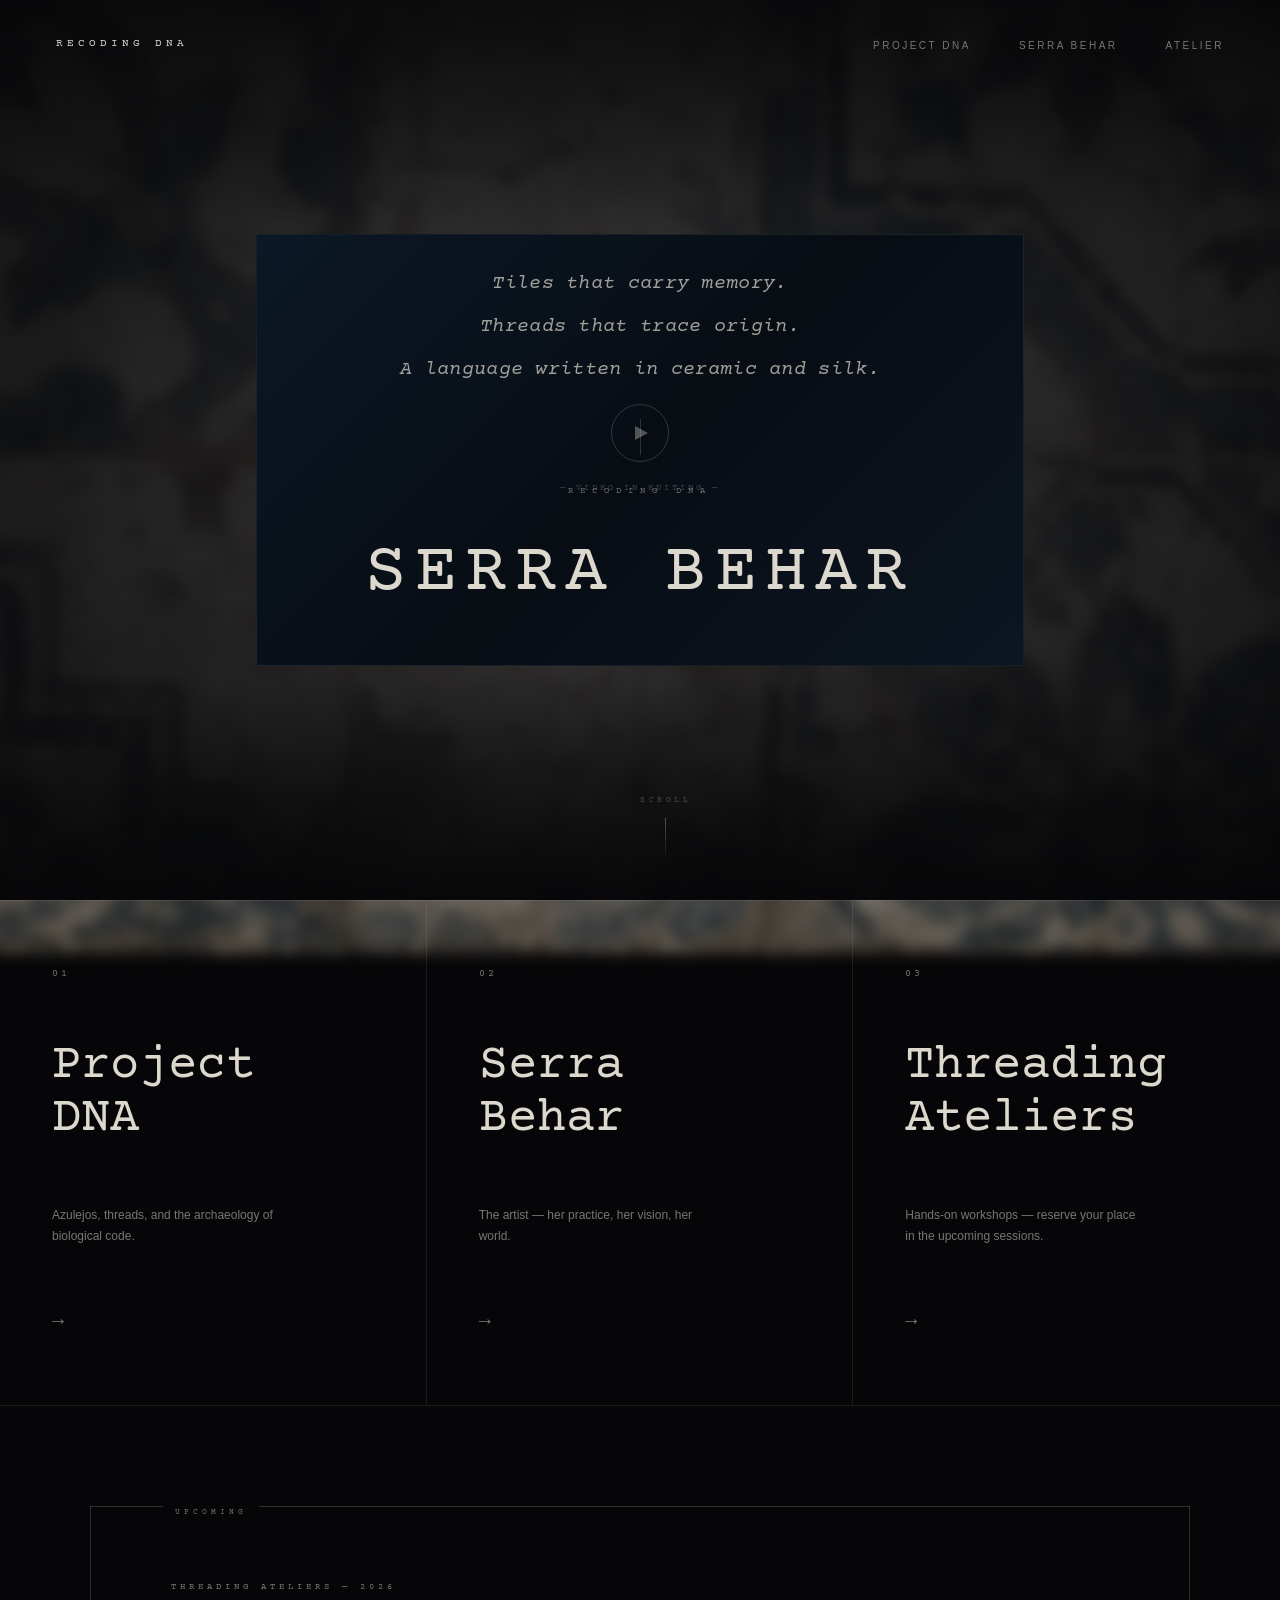
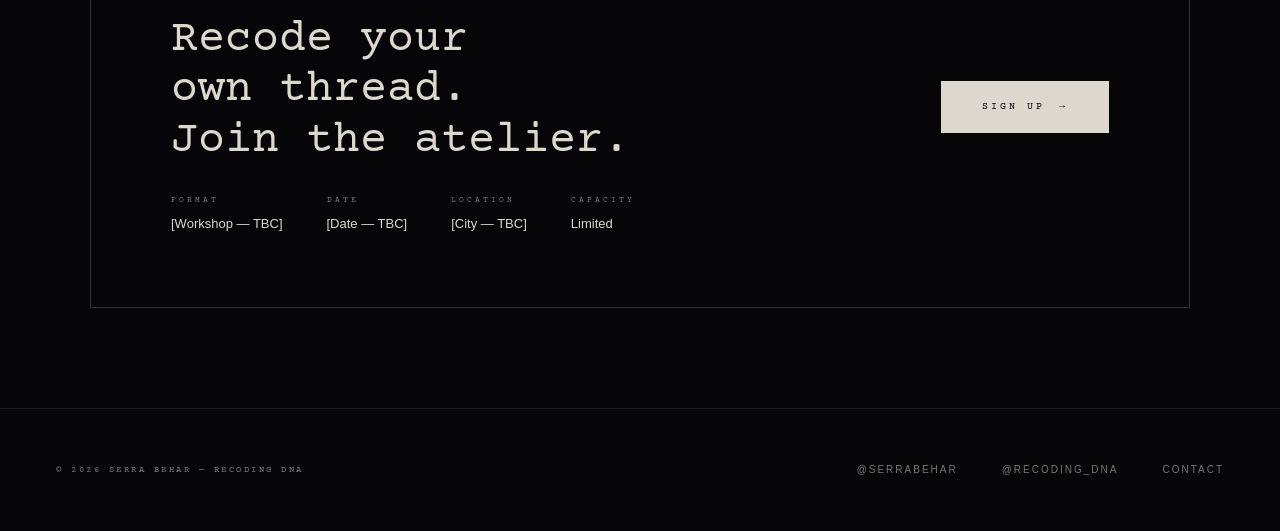
==== recodingdna/index.html @ 233a12ec "Add files via upload" ====
<!DOCTYPE html>
<html lang="en">
<head>
  <meta charset="UTF-8">
  <meta name="viewport" content="width=device-width, initial-scale=1.0">
  <title>Recoding DNA — Serra Behar</title>
  <link rel="stylesheet" href="style.css">
  <style>
    /* ── HERO ── */
    #hero {
      height: 100vh;
      display: flex;
      align-items: center;
      justify-content: center;
      position: relative;
      overflow: hidden;
    }
    #hero::before {
      content: '';
      position: absolute;
      inset: 0;
      background:
        radial-gradient(ellipse at center, rgba(6,6,8,0.35) 0%, rgba(6,6,8,0.82) 100%),
        linear-gradient(to bottom, rgba(6,6,8,0.7) 0%, transparent 25%, transparent 75%, rgba(6,6,8,0.9) 100%);
      z-index: 0;
      pointer-events: none;
    }

    /* Video placeholder */
    .hero-video {
      position: absolute;
      top: 50%;
      left: 50%;
      transform: translate(-50%, -50%);
      width: 60vw;
      max-width: 920px;
      z-index: 0;
    }
    .hero-video-inner {
      width: 100%;
      aspect-ratio: 16/9;
      background: linear-gradient(135deg, #0b1825 0%, #080d14 50%, #0c1520 100%);
      border: 1px solid rgba(221,216,206,0.07);
      display: flex;
      flex-direction: column;
      align-items: center;
      justify-content: center;
      gap: 18px;
    }
    .play-ring {
      width: 58px;
      height: 58px;
      border: 1px solid rgba(221,216,206,0.2);
      border-radius: 50%;
      display: flex;
      align-items: center;
      justify-content: center;
    }
    .play-ring::after {
      content: '';
      width: 0; height: 0;
      border-style: solid;
      border-width: 7px 0 7px 13px;
      border-color: transparent transparent transparent rgba(221,216,206,0.35);
      margin-left: 3px;
    }
    .video-note {
      font-family: 'Courier Prime', monospace;
      font-size: 9px;
      letter-spacing: 3px;
      text-transform: uppercase;
      color: rgba(221,216,206,0.25);
    }

    /* Flowing text */
    .hero-text {
      position: relative;
      z-index: 1;
      text-align: center;
      pointer-events: none;
      display: flex;
      flex-direction: column;
      align-items: center;
    }
    .fl {
      display: block;
      font-family: 'Courier Prime', monospace;
      font-style: italic;
      font-size: clamp(15px, 1.6vw, 22px);
      font-weight: 400;
      color: rgba(221,216,206,0.72);
      letter-spacing: 0.3px;
      line-height: 2.1;
      opacity: 0;
      transform: translateY(10px);
      animation: rise 1.3s cubic-bezier(0.4,0,0.2,1) forwards;
    }
    .fl:nth-child(1) { animation-delay: 0.7s; }
    .fl:nth-child(2) { animation-delay: 1.7s; }
    .fl:nth-child(3) { animation-delay: 2.7s; }

    .hero-rule {
      display: block;
      width: 1px;
      height: 36px;
      background: rgba(221,216,206,0.18);
      margin: 28px 0;
      opacity: 0;
      animation: rise 1s ease forwards;
      animation-delay: 3.8s;
    }
    .hero-label {
      display: block;
      font-family: 'Courier Prime', monospace;
      font-size: 9px;
      letter-spacing: 7px;
      text-transform: uppercase;
      color: rgba(221,216,206,0.45);
      opacity: 0;
      animation: rise 1s ease forwards;
      animation-delay: 4.2s;
      margin-bottom: 12px;
    }
    .hero-name {
      display: block;
      font-family: 'Courier Prime', monospace;
      font-size: clamp(36px, 5.5vw, 76px);
      font-weight: 400;
      letter-spacing: 8px;
      text-transform: uppercase;
      color: var(--ink);
      opacity: 0;
      animation: rise 1.2s ease forwards;
      animation-delay: 4.7s;
    }

    @keyframes rise {
      to { opacity: 1; transform: translateY(0); }
    }

    .scroll-cue {
      position: absolute;
      bottom: 40px;
      left: 50%;
      transform: translateX(-50%);
      z-index: 1;
      display: flex;
      flex-direction: column;
      align-items: center;
      gap: 10px;
      opacity: 0;
      animation: rise 1s ease forwards;
      animation-delay: 6.3s;
    }
    .scroll-cue span {
      font-family: 'Courier Prime', monospace;
      font-size: 8px;
      letter-spacing: 3.5px;
      text-transform: uppercase;
      color: rgba(221,216,206,0.3);
    }
    .scroll-line {
      width: 1px;
      height: 42px;
      background: linear-gradient(to bottom, rgba(221,216,206,0.35), transparent);
      animation: pulse 2.6s ease-in-out infinite;
    }
    @keyframes pulse {
      0%, 100% { opacity: 0.3; }
      50%       { opacity: 0.9; }
    }

    /* ── SERVICE PORTALS ── */
    .services {
      display: grid;
      grid-template-columns: repeat(3, 1fr);
      border-top: 1px solid var(--border);
      border-bottom: 1px solid var(--border);
    }
    .svc {
      display: flex;
      flex-direction: column;
      justify-content: space-between;
      padding: 64px 52px;
      min-height: 56vh;
      border-right: 1px solid var(--border);
      text-decoration: none;
      color: var(--ink);
      transition: background 0.4s;
    }
    .svc:last-child { border-right: none; }
    .svc:hover { background: rgba(221,216,206,0.03); }

    .svc-num {
      font-family: 'Courier Prime', monospace;
      font-size: 10px;
      letter-spacing: 3px;
      color: var(--ink-dim);
    }
    .svc-title {
      font-family: 'Courier Prime', monospace;
      font-size: clamp(32px, 3.8vw, 52px);
      font-weight: 400;
      line-height: 1.08;
      color: var(--ink);
    }
    .svc-desc {
      font-family: var(--hv);
      font-size: 12px;
      color: var(--ink-dim);
      line-height: 1.75;
      max-width: 240px;
    }
    .svc-arrow {
      font-family: 'Courier Prime', monospace;
      font-size: 20px;
      color: var(--ink-dim);
      display: inline-block;
      transition: transform 0.35s, color 0.3s;
    }
    .svc:hover .svc-arrow {
      transform: translateX(10px);
      color: var(--ink);
    }

    /* ── ATELIER FLYER ── */
    .flyer-wrap {
      padding: 100px 56px;
    }
    .flyer {
      max-width: 1100px;
      margin: 0 auto;
      border: 1px solid var(--border-md);
      padding: 72px 80px;
      display: grid;
      grid-template-columns: 1fr auto;
      gap: 80px;
      align-items: center;
      position: relative;
    }
    .flyer-tag {
      position: absolute;
      top: -1px;
      left: 72px;
      font-family: 'Courier Prime', monospace;
      font-size: 8px;
      letter-spacing: 4px;
      text-transform: uppercase;
      background: #060608;
      color: var(--ink-dim);
      padding: 0 12px;
    }
    .flyer-eyebrow {
      font-family: 'Courier Prime', monospace;
      font-size: 9px;
      letter-spacing: 4px;
      text-transform: uppercase;
      color: var(--ink-dim);
      margin-bottom: 20px;
    }
    .flyer-title {
      font-family: 'Courier Prime', monospace;
      font-size: clamp(28px, 3.5vw, 50px);
      font-weight: 400;
      line-height: 1.12;
      color: var(--ink);
      margin-bottom: 28px;
    }
    .flyer-details {
      display: flex;
      gap: 44px;
      flex-wrap: wrap;
    }
    .flyer-detail {
      display: flex;
      flex-direction: column;
      gap: 4px;
    }
    .flyer-detail-key {
      font-family: 'Courier Prime', monospace;
      font-size: 8px;
      letter-spacing: 3px;
      text-transform: uppercase;
      color: var(--ink-dim);
    }
    .flyer-detail-val {
      font-family: var(--hv);
      font-size: 13px;
      color: var(--ink);
    }

    @media (max-width: 860px) {
      .services { grid-template-columns: 1fr; }
      .svc { min-height: auto; padding: 48px 24px; border-right: none; border-bottom: 1px solid var(--border); }
      .svc:last-child { border-bottom: none; }
      .hero-video { width: 92vw; }
      .flyer-wrap { padding: 60px 24px; }
      .flyer { padding: 48px 32px; grid-template-columns: 1fr; gap: 40px; }
    }
  </style>
</head>
<body>
<div class="bg"></div>
<div class="bg-overlay"></div>

<!-- NAV -->
<nav id="nav">
  <a href="index.html" class="nav-logo">Recoding DNA</a>
  <ul class="nav-links">
    <li><a href="project.html">Project DNA</a></li>
    <li><a href="serra.html">Serra Behar</a></li>
    <li><a href="atelier.html">Atelier</a></li>
  </ul>
</nav>

<!-- HERO -->
<section id="hero">
  <div class="hero-video">
    <div class="hero-video-inner">
      <div class="play-ring"></div>
      <span class="video-note">— Video in editing —</span>
    </div>
  </div>

  <div class="hero-text">
    <span class="fl">Tiles that carry memory.</span>
    <span class="fl">Threads that trace origin.</span>
    <span class="fl">A language written in ceramic and silk.</span>
    <span class="hero-rule"></span>
    <span class="hero-label">Recoding DNA</span>
    <span class="hero-name">Serra Behar</span>
  </div>

  <div class="scroll-cue">
    <span>Scroll</span>
    <div class="scroll-line"></div>
  </div>
</section>

<!-- THREE SERVICE PORTALS -->
<div class="page-wrap">
  <div class="services">
    <a href="project.html" class="svc reveal">
      <span class="svc-num">01</span>
      <div>
        <h2 class="svc-title">Project<br>DNA</h2>
      </div>
      <p class="svc-desc">Azulejos, threads, and the archaeology of biological code.</p>
      <span class="svc-arrow">→</span>
    </a>
    <a href="serra.html" class="svc reveal">
      <span class="svc-num">02</span>
      <div>
        <h2 class="svc-title">Serra<br>Behar</h2>
      </div>
      <p class="svc-desc">The artist — her practice, her vision, her world.</p>
      <span class="svc-arrow">→</span>
    </a>
    <a href="atelier.html" class="svc reveal">
      <span class="svc-num">03</span>
      <div>
        <h2 class="svc-title">Threading<br>Ateliers</h2>
      </div>
      <p class="svc-desc">Hands-on workshops — reserve your place in the upcoming sessions.</p>
      <span class="svc-arrow">→</span>
    </a>
  </div>

  <!-- ATELIER FLYER -->
  <div class="flyer-wrap">
    <div class="flyer reveal">
      <span class="flyer-tag">Upcoming</span>
      <div>
        <p class="flyer-eyebrow">Threading Ateliers — 2026</p>
        <h2 class="flyer-title">Recode your<br>own thread.<br>Join the atelier.</h2>
        <div class="flyer-details">
          <div class="flyer-detail">
            <span class="flyer-detail-key">Format</span>
            <span class="flyer-detail-val">[Workshop — TBC]</span>
          </div>
          <div class="flyer-detail">
            <span class="flyer-detail-key">Date</span>
            <span class="flyer-detail-val">[Date — TBC]</span>
          </div>
          <div class="flyer-detail">
            <span class="flyer-detail-key">Location</span>
            <span class="flyer-detail-val">[City — TBC]</span>
          </div>
          <div class="flyer-detail">
            <span class="flyer-detail-key">Capacity</span>
            <span class="flyer-detail-val">Limited</span>
          </div>
        </div>
      </div>
      <div>
        <a href="atelier.html" class="btn btn-solid">
          Sign up <span class="arr">→</span>
        </a>
      </div>
    </div>
  </div>

  <!-- FOOTER -->
  <footer>
    <span class="foot-copy">© 2026 Serra Behar — Recoding DNA</span>
    <div class="foot-links">
      <a href="https://www.instagram.com/serrabehar" target="_blank">@serrabehar</a>
      <a href="https://www.instagram.com/recoding_dna" target="_blank">@recoding_dna</a>
      <a href="mailto:serrabehar@gmail.com">Contact</a>
    </div>
  </footer>
</div>

<script>
  const nav = document.getElementById('nav');
  window.addEventListener('scroll', () => {
    nav.classList.toggle('scrolled', window.scrollY > 80);
  }, { passive: true });

  document.body.classList.add('js-ready');
  const io = new IntersectionObserver((entries) => {
    entries.forEach(e => { if (e.isIntersecting) { e.target.classList.add('visible'); io.unobserve(e.target); } });
  }, { threshold: 0.08, rootMargin: '0px 0px -40px 0px' });
  document.querySelectorAll('.reveal').forEach(el => io.observe(el));
</script>
</body>
</html>
---- recodingdna/style.css ----
@import url('https://fonts.googleapis.com/css2?family=Courier+Prime:ital,wght@0,400;0,700;1,400&display=swap');

*, *::before, *::after { box-sizing: border-box; margin: 0; padding: 0; }

:root {
  --ink:       #ddd8ce;
  --ink-dim:   #7a7670;
  --ink-ghost: rgba(221,216,206,0.28);
  --border:    rgba(221,216,206,0.10);
  --border-md: rgba(221,216,206,0.20);
  --hv:        'Helvetica Neue', Helvetica, Arial, sans-serif;
  --cp:        'Courier Prime', 'Courier New', monospace;
}

html { scroll-behavior: smooth; }

body {
  background: #060608;
  color: var(--ink);
  font-family: var(--hv);
  font-weight: 300;
  font-size: 15px;
  line-height: 1.8;
  overflow-x: hidden;
  position: relative;
}

/* ── AZULEJO BACKGROUND ── */
.bg {
  position: fixed;
  inset: -6%;
  z-index: -1;
  background: url('azulejo.jpg') center / cover no-repeat;
  filter: blur(7px) brightness(0.65) saturate(0.7);
  pointer-events: none;
}

/* Dark overlay on top of azulejo, below all content */
.bg-overlay {
  position: fixed;
  inset: 0;
  z-index: 0;
  background: rgba(4, 4, 8, 0.28);
  pointer-events: none;
}

nav, .page-wrap, footer, #hero { position: relative; z-index: 1; }

/* ── NAV ── */
nav {
  position: fixed;
  top: 0; left: 0; right: 0;
  z-index: 100;
  display: flex;
  justify-content: space-between;
  align-items: center;
  padding: 30px 56px;
  transition: background 0.5s, padding 0.4s, border-color 0.5s;
  border-bottom: 1px solid transparent;
}
nav.scrolled {
  background: rgba(6,6,8,0.93);
  backdrop-filter: blur(18px);
  padding: 18px 56px;
  border-bottom-color: var(--border);
}
.nav-logo {
  font-family: var(--cp);
  font-size: 11px;
  letter-spacing: 4px;
  text-transform: uppercase;
  color: var(--ink);
  text-decoration: none;
}
.nav-links {
  list-style: none;
  display: flex;
  gap: 48px;
}
.nav-links a {
  font-family: var(--hv);
  font-size: 10px;
  font-weight: 400;
  letter-spacing: 2.5px;
  text-transform: uppercase;
  color: var(--ink-dim);
  text-decoration: none;
  transition: color 0.3s;
}
.nav-links a:hover,
.nav-links a.active { color: var(--ink); }

/* ── FOOTER ── */
footer {
  padding: 52px 56px;
  border-top: 1px solid var(--border);
  display: flex;
  justify-content: space-between;
  align-items: center;
}
.foot-copy {
  font-family: var(--cp);
  font-size: 9px;
  letter-spacing: 2.5px;
  text-transform: uppercase;
  color: var(--ink-dim);
}
.foot-links {
  display: flex;
  gap: 44px;
}
.foot-links a {
  font-family: var(--hv);
  font-size: 10px;
  letter-spacing: 2px;
  text-transform: uppercase;
  color: var(--ink-dim);
  text-decoration: none;
  transition: color 0.3s;
}
.foot-links a:hover { color: var(--ink); }

/* ── SCROLL REVEAL ── */
.reveal {
  opacity: 1;
  transform: translateY(0);
  transition: opacity 0.9s ease, transform 0.9s ease;
}
.js-ready .reveal {
  opacity: 0;
  transform: translateY(22px);
}
.js-ready .reveal.visible { opacity: 1; transform: translateY(0); }

/* ── SECTION LABEL ── */
.lbl {
  font-family: var(--cp);
  font-size: 9px;
  letter-spacing: 4px;
  text-transform: uppercase;
  color: var(--ink-dim);
  display: flex;
  align-items: center;
  gap: 16px;
  margin-bottom: 60px;
}
.lbl::before {
  content: '';
  display: block;
  width: 24px;
  height: 1px;
  background: var(--ink-dim);
  flex-shrink: 0;
}

/* ── PLACEHOLDER ── */
.ph {
  background: rgba(255,255,255,0.03);
  border: 1px solid var(--border);
  display: flex;
  align-items: center;
  justify-content: center;
  color: var(--ink-dim);
  font-family: var(--cp);
  font-size: 9px;
  letter-spacing: 2.5px;
  text-transform: uppercase;
}

/* ── BUTTONS ── */
.btn {
  display: inline-flex;
  align-items: center;
  gap: 14px;
  font-family: var(--cp);
  font-size: 10px;
  letter-spacing: 3px;
  text-transform: uppercase;
  color: var(--ink);
  text-decoration: none;
  border: 1px solid var(--border-md);
  padding: 16px 40px;
  background: transparent;
  cursor: pointer;
  transition: all 0.3s;
}
.btn:hover {
  background: rgba(221,216,206,0.06);
  border-color: rgba(221,216,206,0.4);
}
.btn .arr { transition: transform 0.3s; }
.btn:hover .arr { transform: translateX(6px); }

.btn-solid {
  background: var(--ink);
  color: #060608;
  border-color: var(--ink);
}
.btn-solid:hover {
  background: rgba(221,216,206,0.85);
  border-color: rgba(221,216,206,0.85);
}

/* ── FORM ── */
.form-grid {
  display: grid;
  grid-template-columns: 1fr 1fr;
  gap: 32px 56px;
}
.fg { display: flex; flex-direction: column; gap: 12px; }
.fg.full { grid-column: span 2; }
.fg label {
  font-family: var(--cp);
  font-size: 9px;
  letter-spacing: 3px;
  text-transform: uppercase;
  color: var(--ink-dim);
}
.fg input, .fg select, .fg textarea {
  background: transparent;
  border: none;
  border-bottom: 1px solid rgba(221,216,206,0.18);
  padding: 12px 0;
  color: var(--ink);
  font-family: var(--hv);
  font-size: 15px;
  font-weight: 300;
  outline: none;
  transition: border-color 0.3s;
  width: 100%;
  appearance: none;
  -webkit-appearance: none;
}
.fg input::placeholder, .fg textarea::placeholder { color: var(--ink-ghost); }
.fg input:focus, .fg select:focus, .fg textarea:focus {
  border-bottom-color: rgba(221,216,206,0.55);
}
.fg textarea { resize: none; height: 80px; }
.fg select option { background: #0d1e30; color: var(--ink); }

/* ── PAGE HEADER ── */
.page-header {
  min-height: 54vh;
  display: flex;
  align-items: flex-end;
  padding: 0 56px 80px;
  border-bottom: 1px solid var(--border);
}
.page-header-inner { max-width: 1200px; width: 100%; margin: 0 auto; }
.page-title {
  font-family: var(--cp);
  font-size: clamp(52px, 9vw, 120px);
  font-weight: 400;
  line-height: 0.92;
  letter-spacing: -3px;
  color: var(--ink);
}
.page-tagline {
  margin-top: 28px;
  font-size: 13px;
  color: var(--ink-dim);
  letter-spacing: 0.5px;
  max-width: 480px;
  line-height: 1.7;
}

/* ── RESPONSIVE ── */
@media (max-width: 860px) {
  nav { padding: 22px 24px; }
  nav.scrolled { padding: 14px 24px; }
  .nav-links { display: none; }
  footer { padding: 44px 24px; flex-direction: column; gap: 28px; text-align: center; }
  .page-header { padding: 0 24px 60px; }
  .form-grid { grid-template-columns: 1fr; }
  .fg.full { grid-column: span 1; }
}
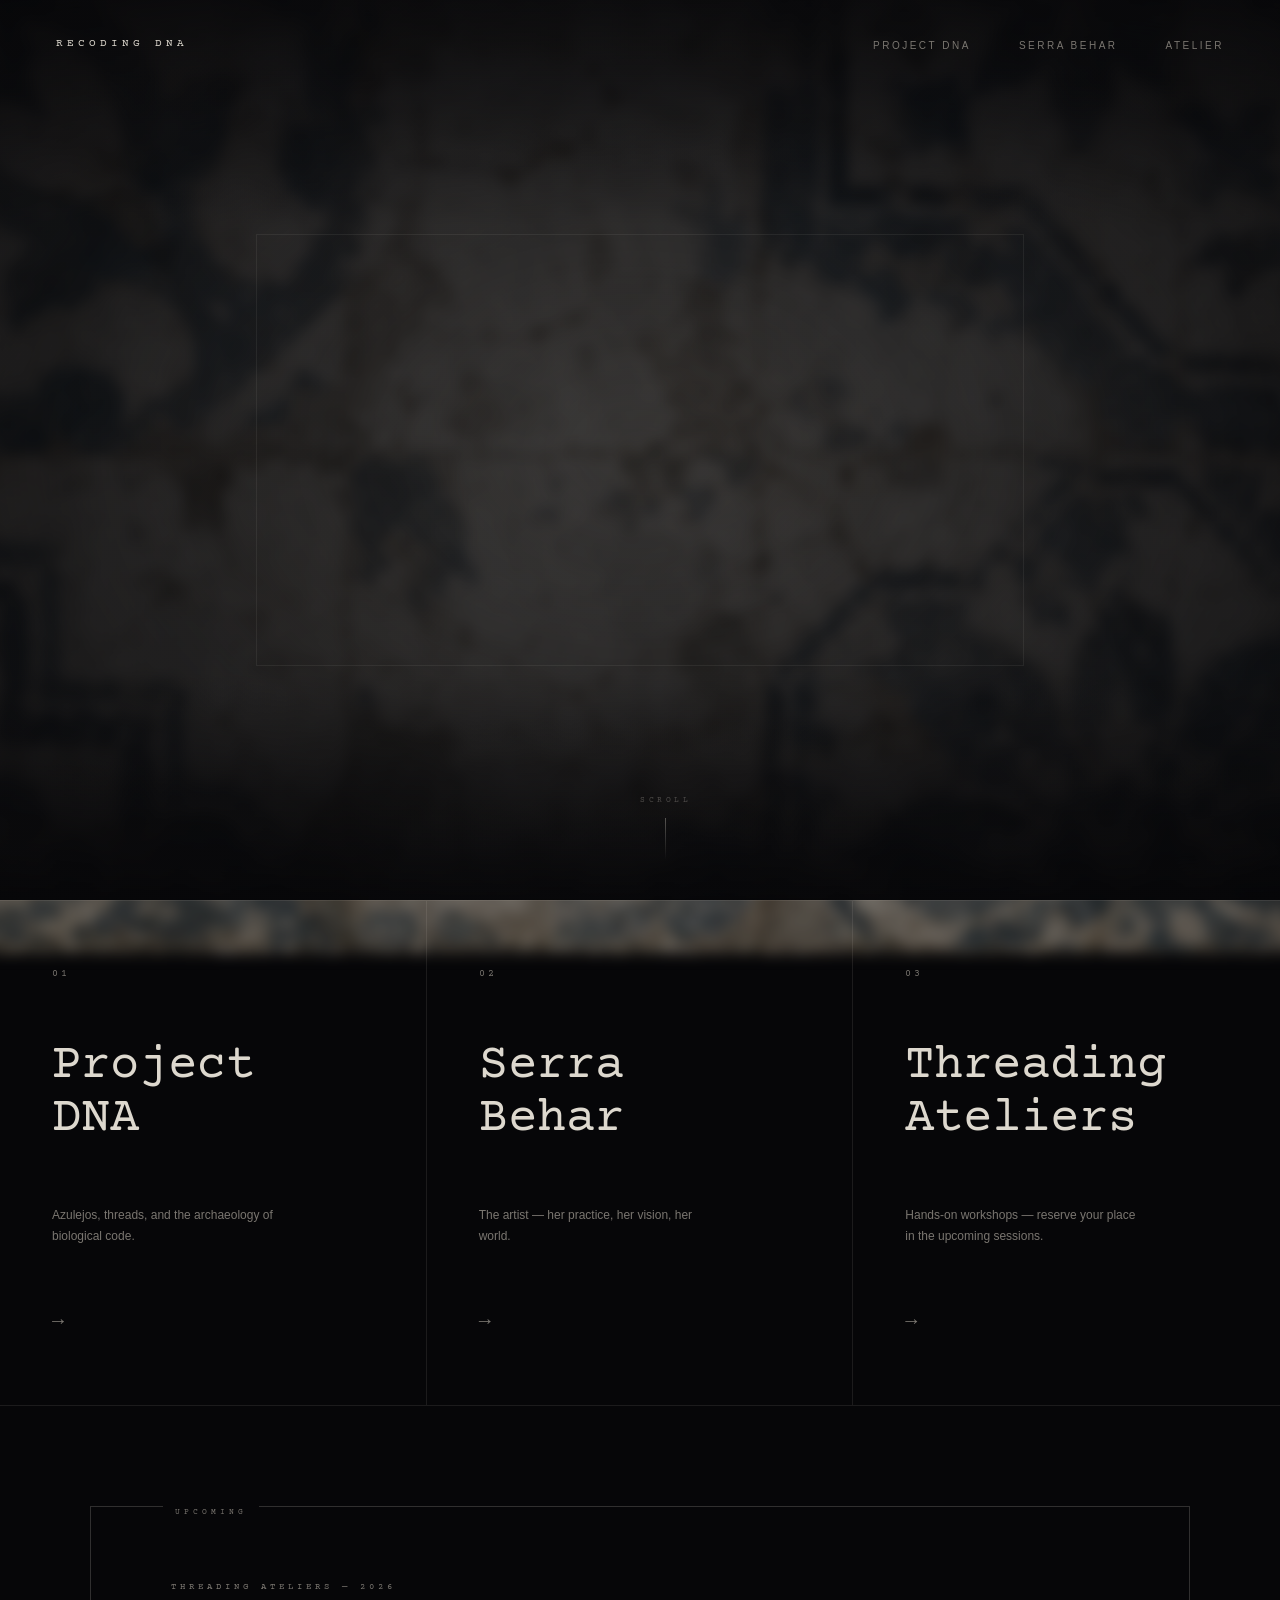
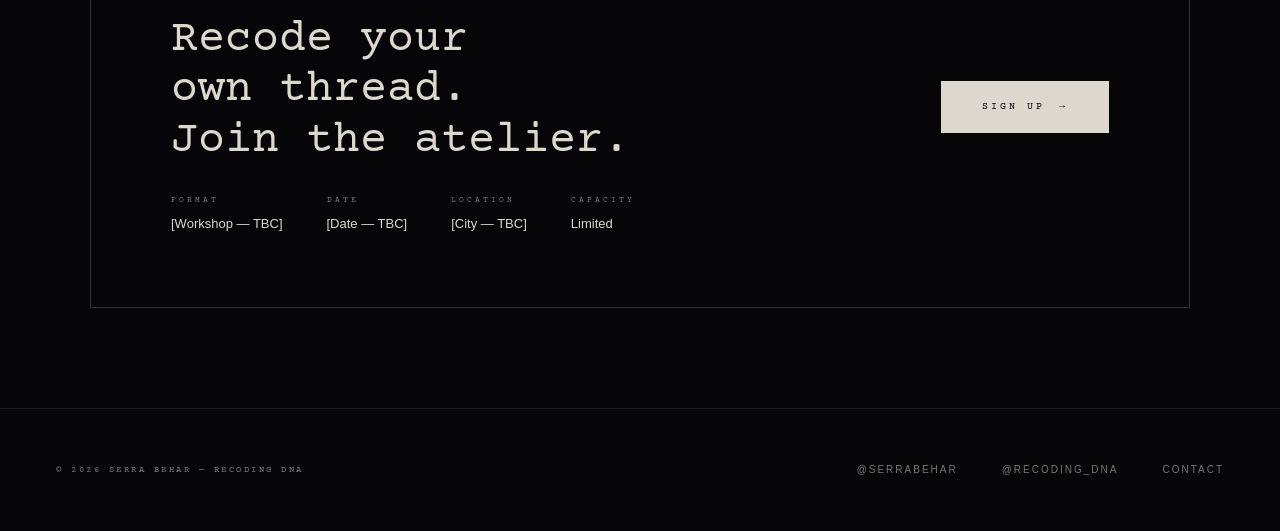
==== commit bde1b0e8: "Add files via upload" ====
--- a/recodingdna/index.html
+++ b/recodingdna/index.html
@@ -26,7 +26,7 @@
       pointer-events: none;
     }
 
-    /* Video placeholder */
+    /* Video */
     .hero-video {
       position: absolute;
       top: 50%;
@@ -39,37 +39,16 @@
     .hero-video-inner {
       width: 100%;
       aspect-ratio: 16/9;
-      background: linear-gradient(135deg, #0b1825 0%, #080d14 50%, #0c1520 100%);
       border: 1px solid rgba(221,216,206,0.07);
-      display: flex;
-      flex-direction: column;
-      align-items: center;
-      justify-content: center;
-      gap: 18px;
-    }
-    .play-ring {
-      width: 58px;
-      height: 58px;
-      border: 1px solid rgba(221,216,206,0.2);
-      border-radius: 50%;
-      display: flex;
-      align-items: center;
-      justify-content: center;
-    }
-    .play-ring::after {
-      content: '';
-      width: 0; height: 0;
-      border-style: solid;
-      border-width: 7px 0 7px 13px;
-      border-color: transparent transparent transparent rgba(221,216,206,0.35);
-      margin-left: 3px;
-    }
-    .video-note {
-      font-family: 'Courier Prime', monospace;
-      font-size: 9px;
-      letter-spacing: 3px;
-      text-transform: uppercase;
-      color: rgba(221,216,206,0.25);
+      overflow: hidden;
+      position: relative;
+    }
+    .hero-video-inner iframe {
+      position: absolute;
+      top: 0; left: 0;
+      width: 100%;
+      height: 100%;
+      border: none;
     }
 
     /* Flowing text */
@@ -317,18 +296,12 @@
 <section id="hero">
   <div class="hero-video">
     <div class="hero-video-inner">
-      <div class="play-ring"></div>
-      <span class="video-note">— Video in editing —</span>
+      <iframe
+        src="https://drive.google.com/file/d/10gw02wjcZbUVwNeQnkmTa_9ole3Md0jP/preview"
+        allow="autoplay"
+        allowfullscreen
+      ></iframe>
     </div>
-  </div>
-
-  <div class="hero-text">
-    <span class="fl">Tiles that carry memory.</span>
-    <span class="fl">Threads that trace origin.</span>
-    <span class="fl">A language written in ceramic and silk.</span>
-    <span class="hero-rule"></span>
-    <span class="hero-label">Recoding DNA</span>
-    <span class="hero-name">Serra Behar</span>
   </div>
 
   <div class="scroll-cue">
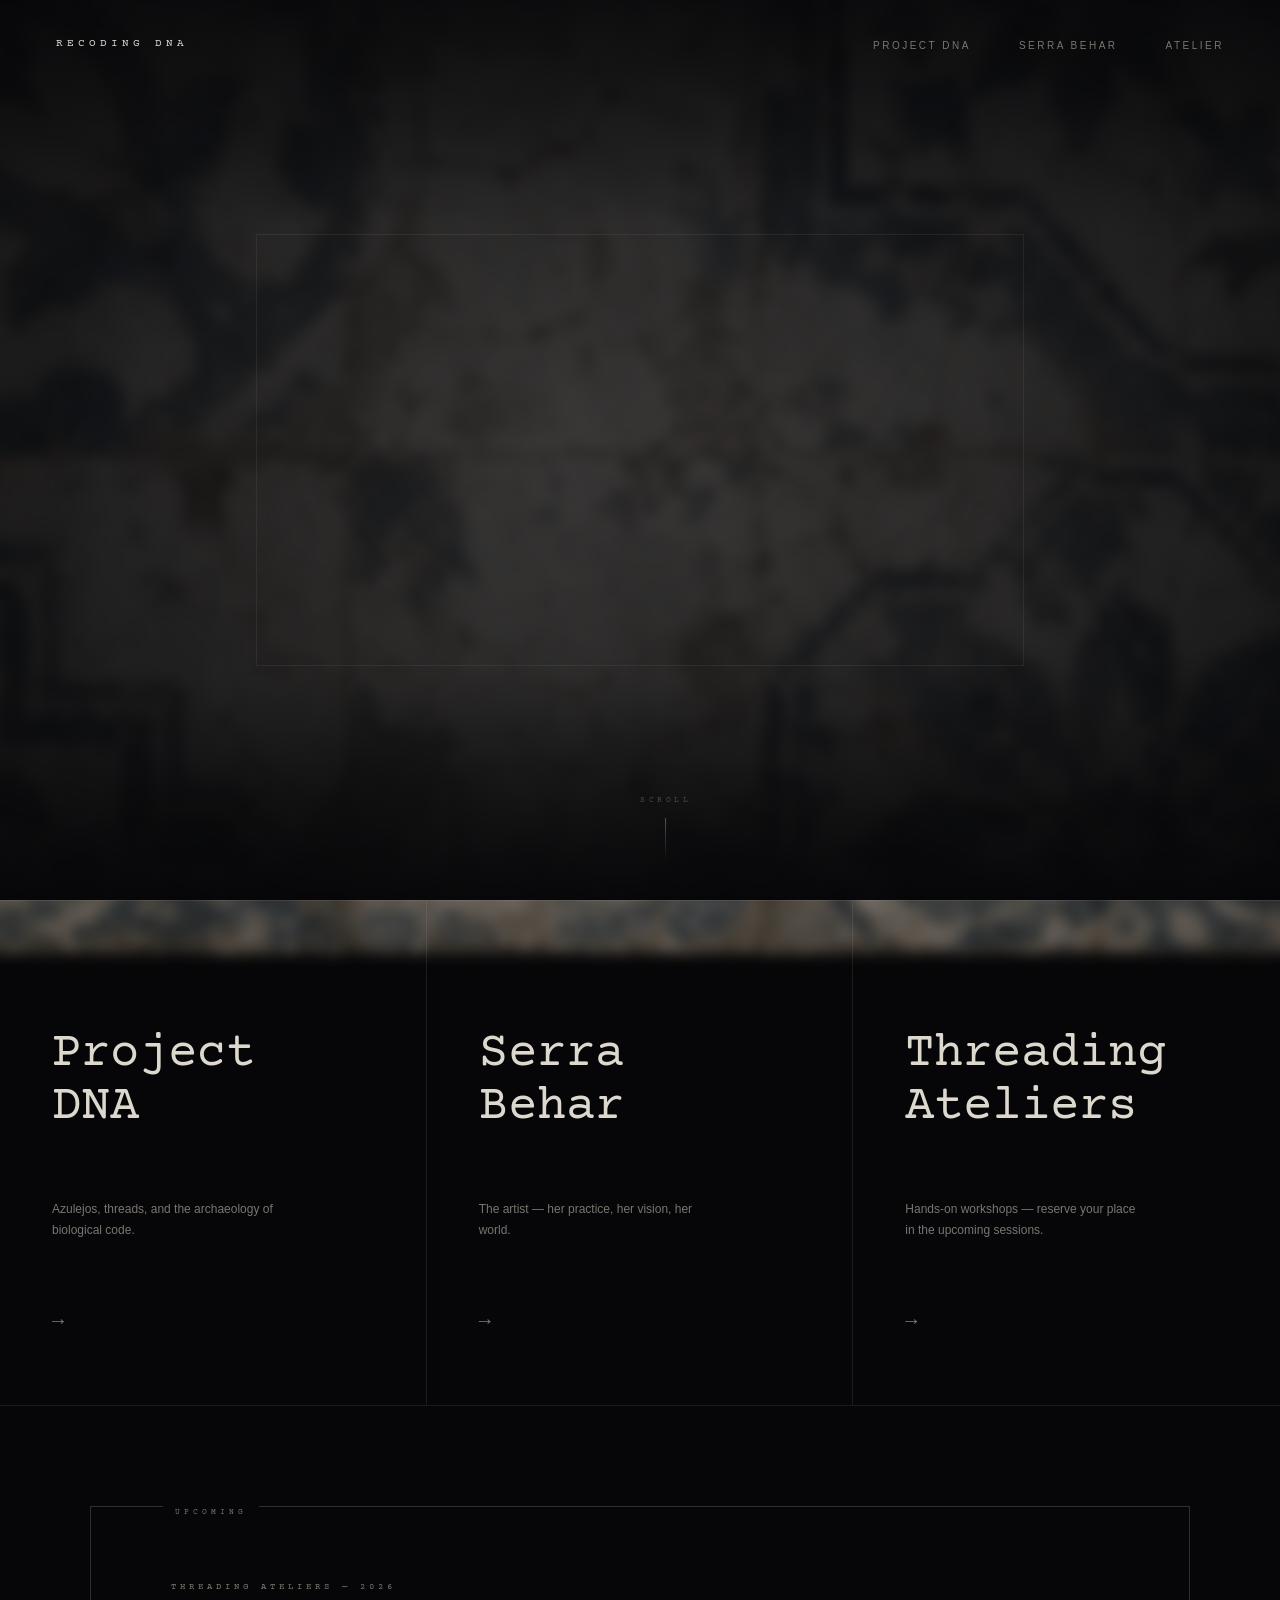
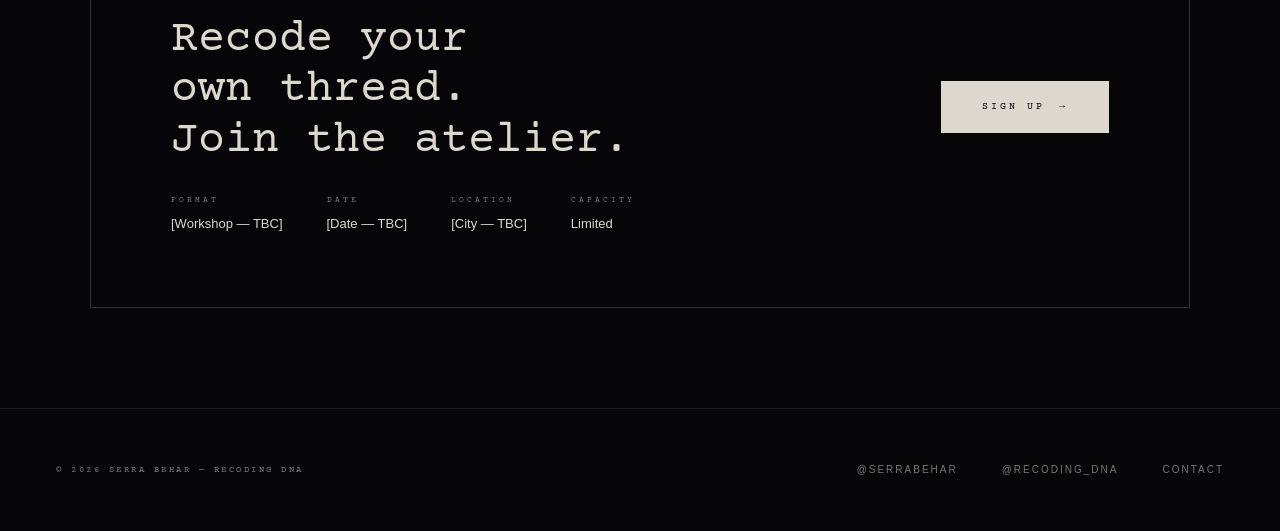
==== commit f6cf94fa: "Update index.html" ====
--- a/recodingdna/index.html
+++ b/recodingdna/index.html
@@ -314,7 +314,7 @@
 <div class="page-wrap">
   <div class="services">
     <a href="project.html" class="svc reveal">
-      <span class="svc-num">01</span>
+      <span class="svc-num"></span>
       <div>
         <h2 class="svc-title">Project<br>DNA</h2>
       </div>
@@ -322,7 +322,7 @@
       <span class="svc-arrow">→</span>
     </a>
     <a href="serra.html" class="svc reveal">
-      <span class="svc-num">02</span>
+      <span class="svc-num"></span>
       <div>
         <h2 class="svc-title">Serra<br>Behar</h2>
       </div>
@@ -330,7 +330,7 @@
       <span class="svc-arrow">→</span>
     </a>
     <a href="atelier.html" class="svc reveal">
-      <span class="svc-num">03</span>
+      <span class="svc-num"></span>
       <div>
         <h2 class="svc-title">Threading<br>Ateliers</h2>
       </div>
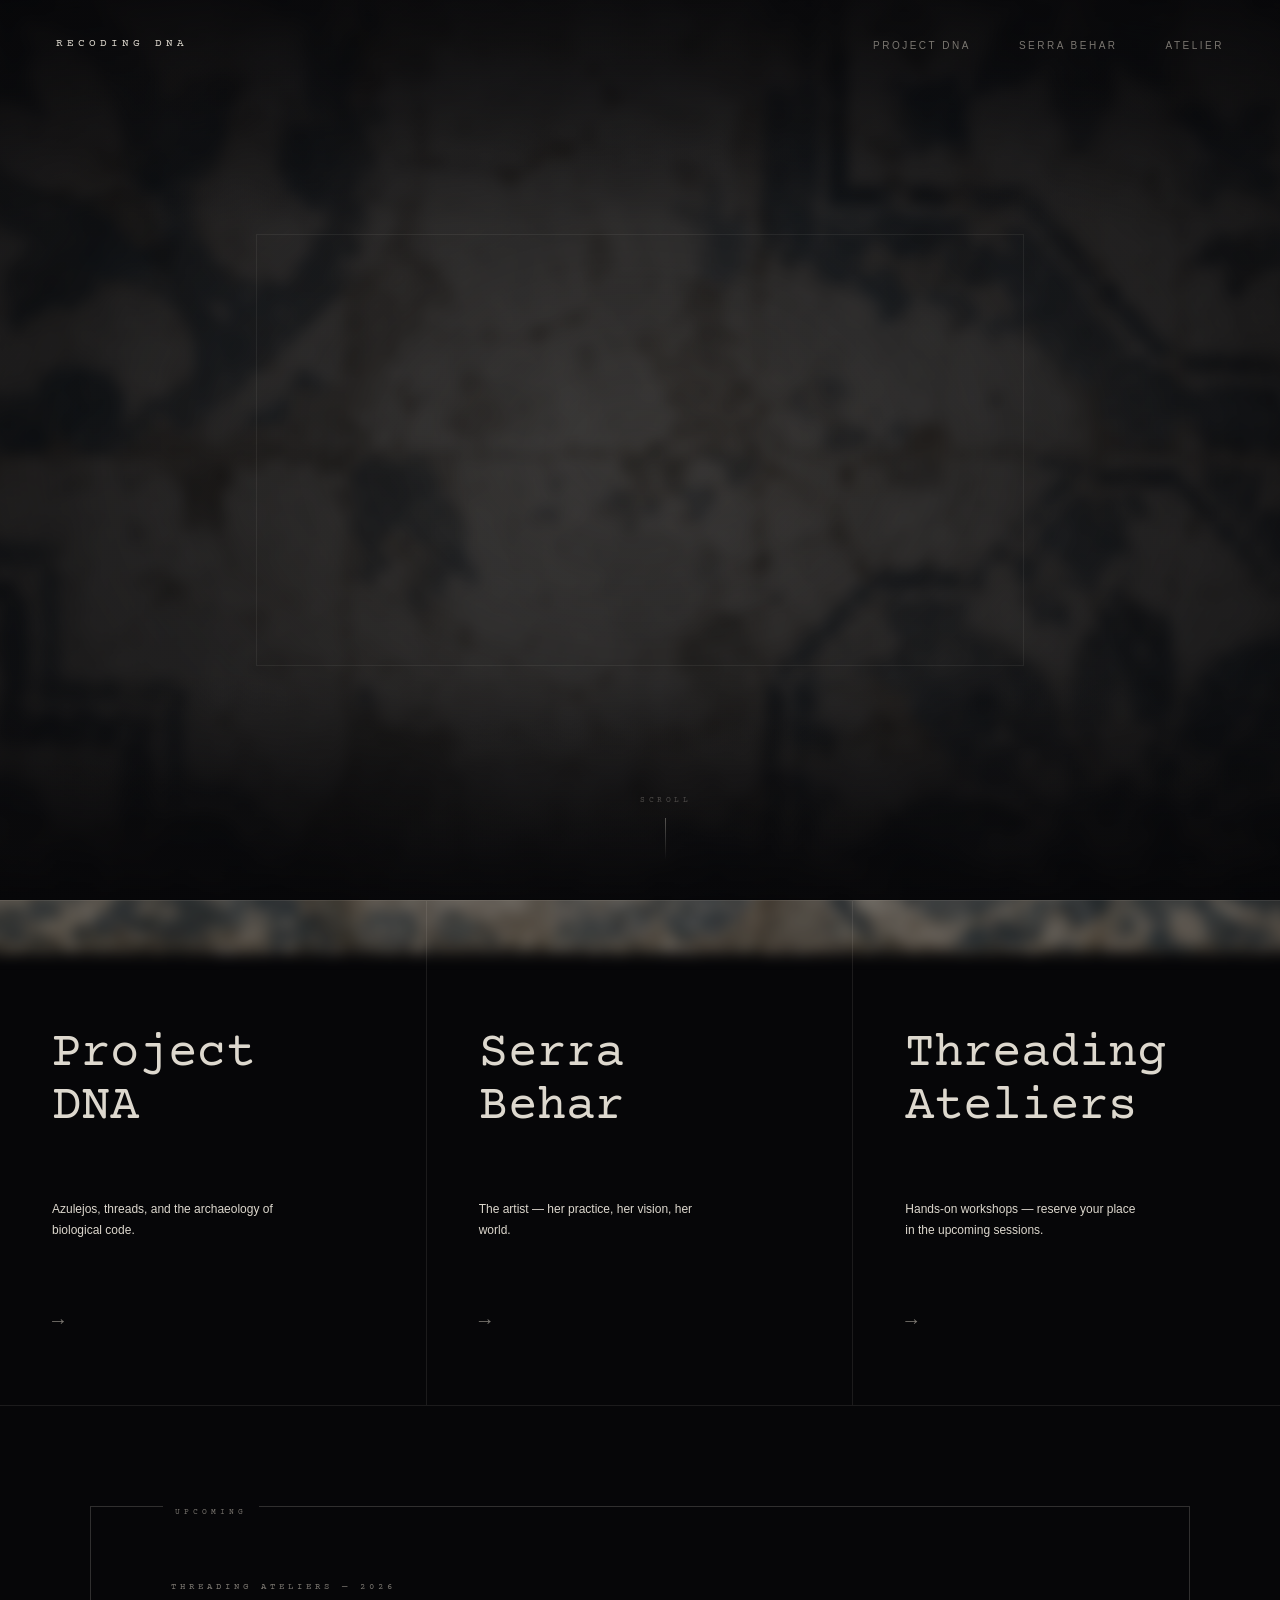
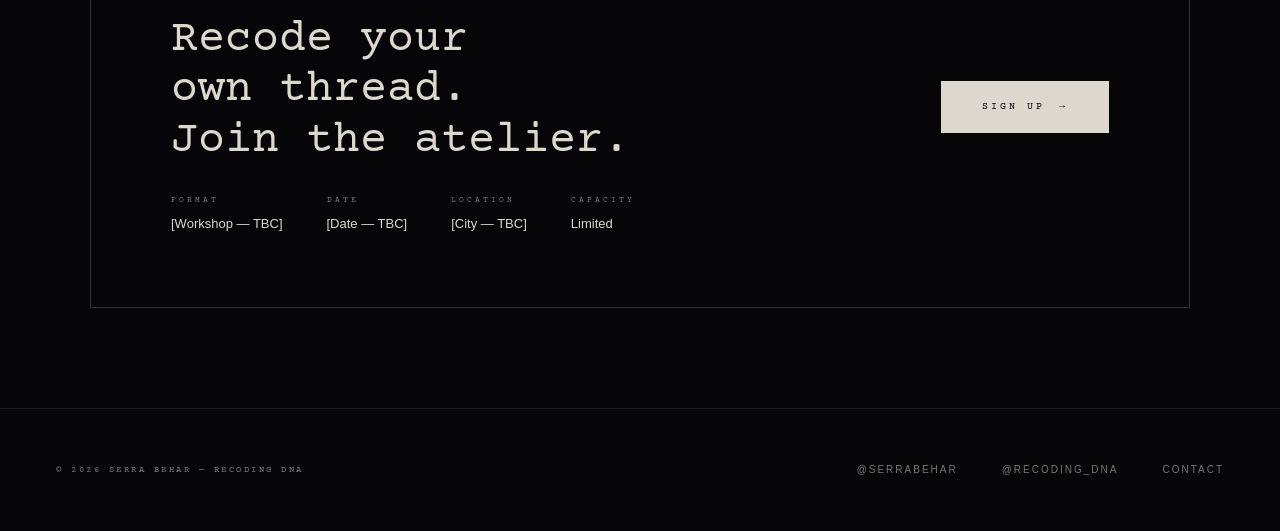
==== commit 70d4ac40: "Update index.html" ====
--- a/recodingdna/index.html
+++ b/recodingdna/index.html
@@ -186,7 +186,7 @@
     .svc-desc {
       font-family: var(--hv);
       font-size: 12px;
-      color: var(--ink-dim);
+     
       line-height: 1.75;
       max-width: 240px;
     }
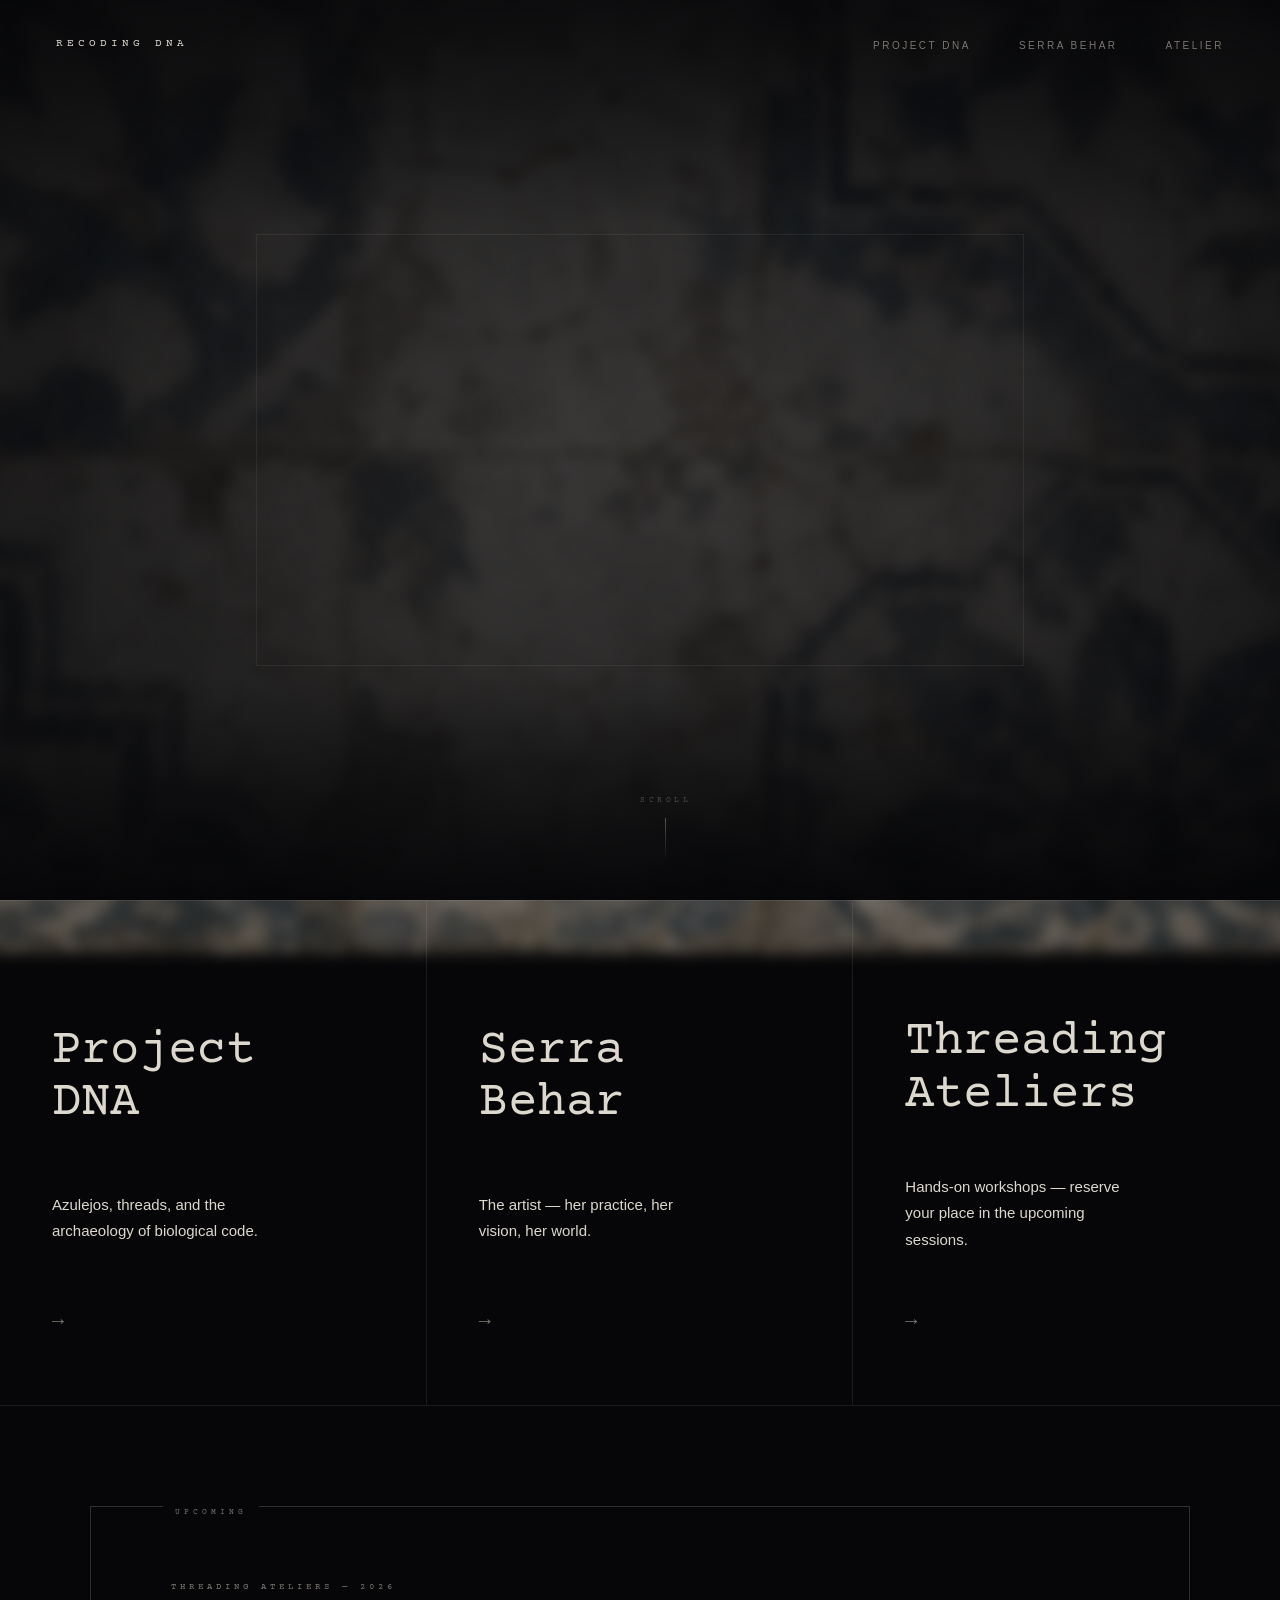
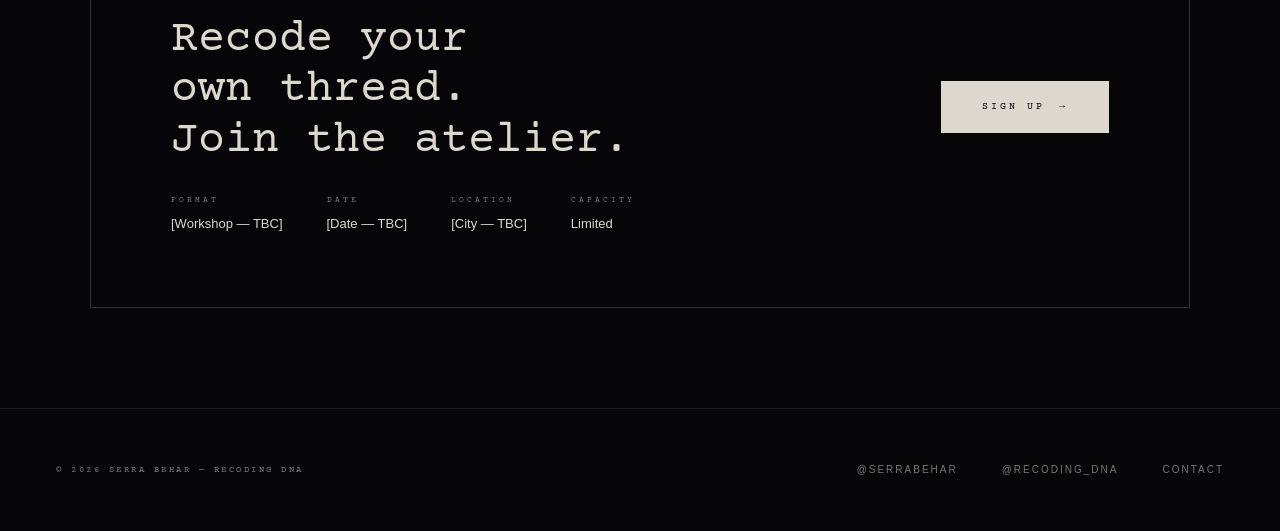
==== commit 898d9dd6: "Update index.html" ====
--- a/recodingdna/index.html
+++ b/recodingdna/index.html
@@ -185,7 +185,7 @@
     }
     .svc-desc {
       font-family: var(--hv);
-      font-size: 12px;
+      font-size: 15px;
      
       line-height: 1.75;
       max-width: 240px;
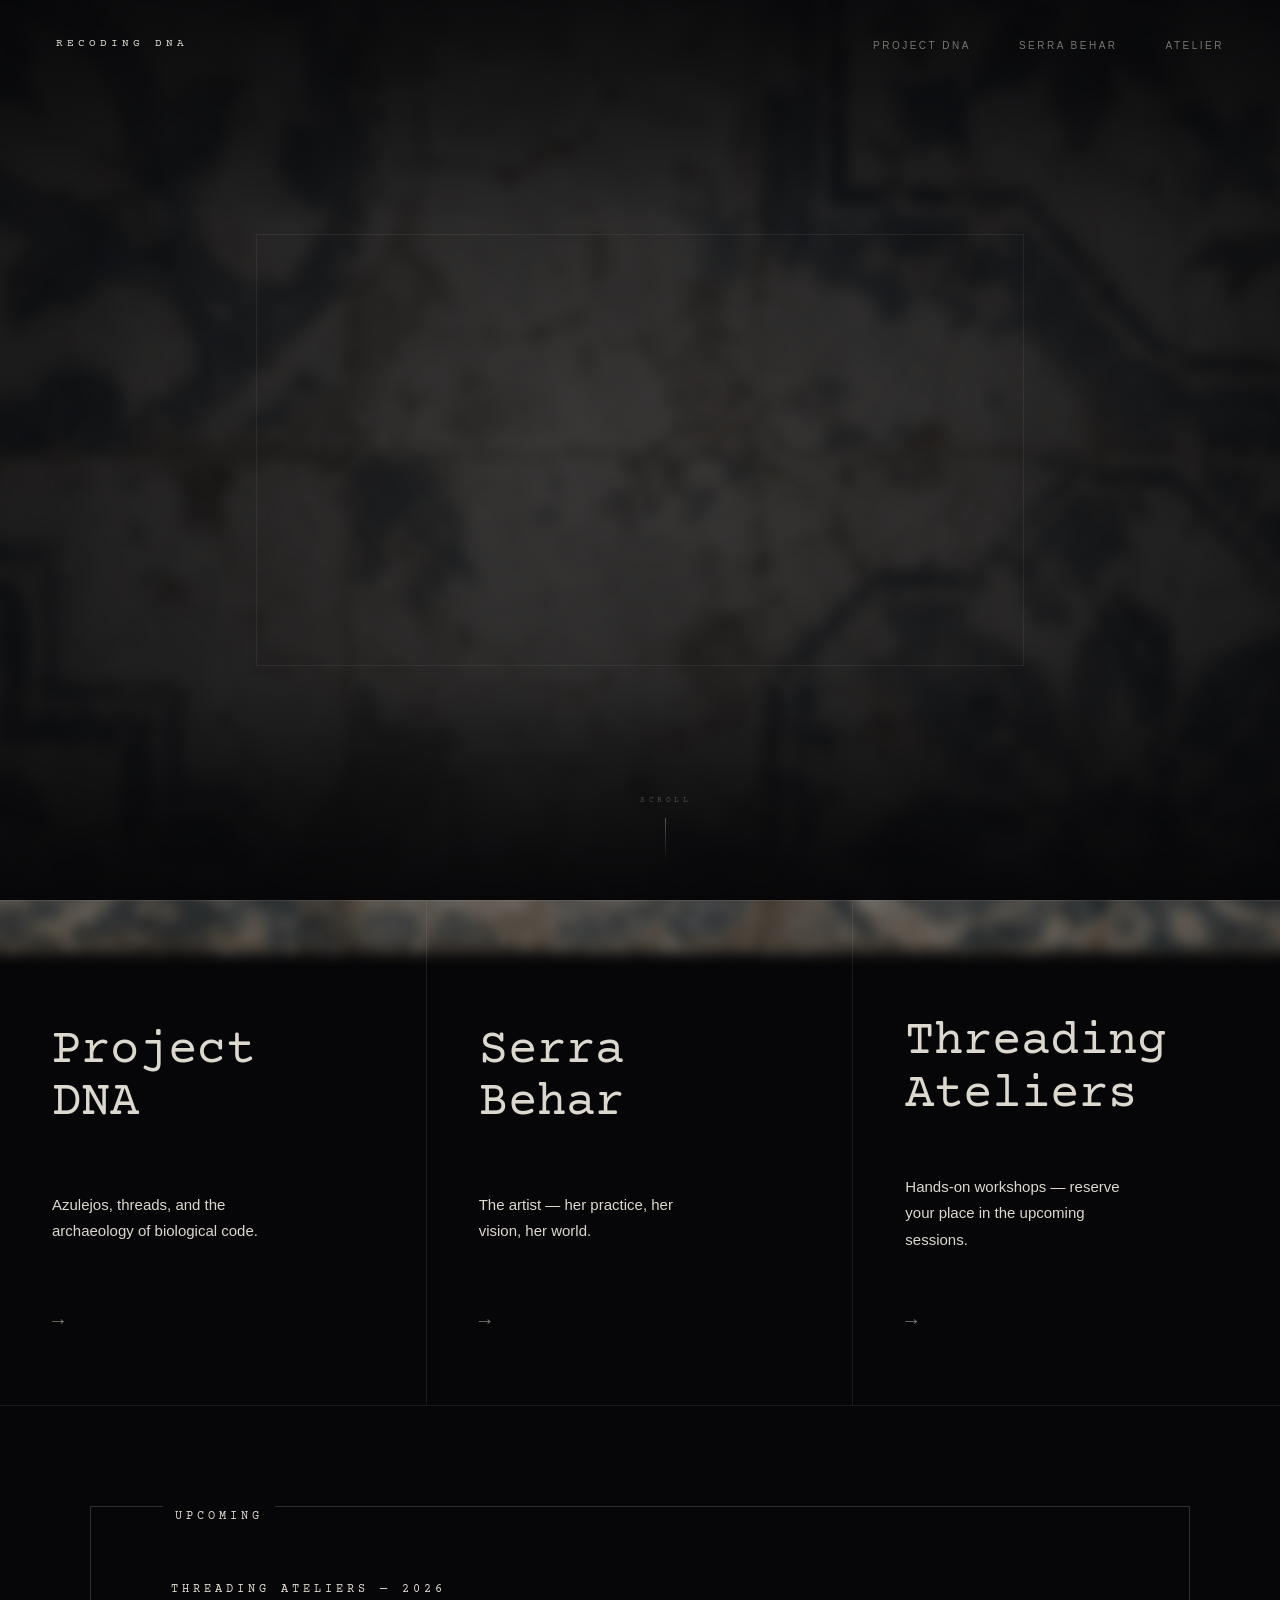
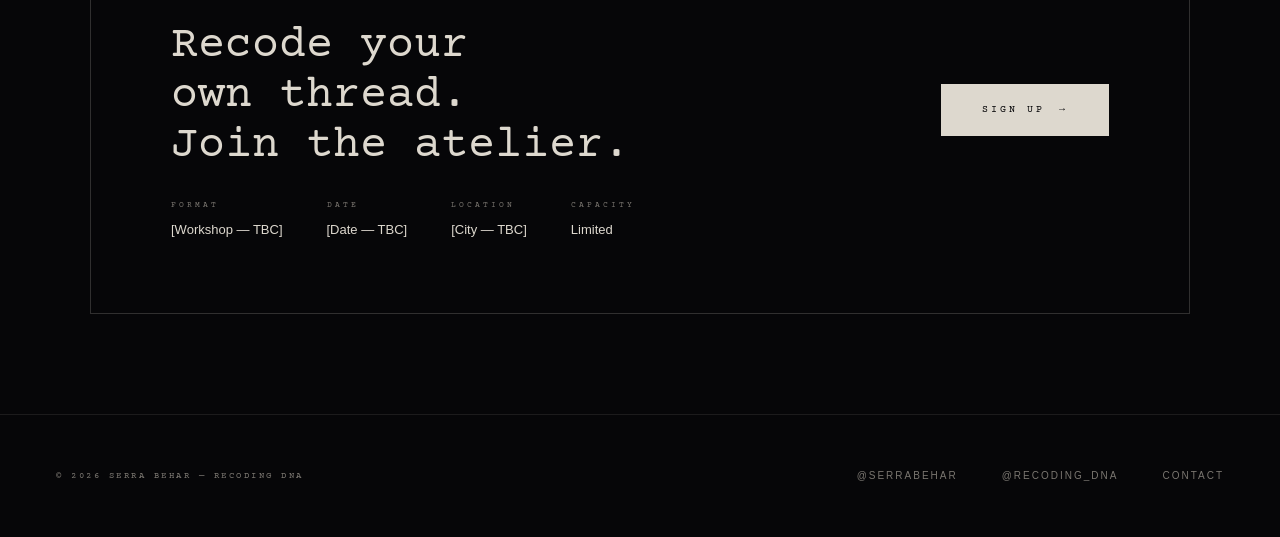
==== commit d4e2439a: "Update index.html" ====
--- a/recodingdna/index.html
+++ b/recodingdna/index.html
@@ -222,19 +222,18 @@
       top: -1px;
       left: 72px;
       font-family: 'Courier Prime', monospace;
-      font-size: 8px;
+      font-size: 12px;
       letter-spacing: 4px;
       text-transform: uppercase;
       background: #060608;
-      color: var(--ink-dim);
       padding: 0 12px;
     }
     .flyer-eyebrow {
       font-family: 'Courier Prime', monospace;
-      font-size: 9px;
+      font-size: 12px;
       letter-spacing: 4px;
       text-transform: uppercase;
-      color: var(--ink-dim);
+
       margin-bottom: 20px;
     }
     .flyer-title {
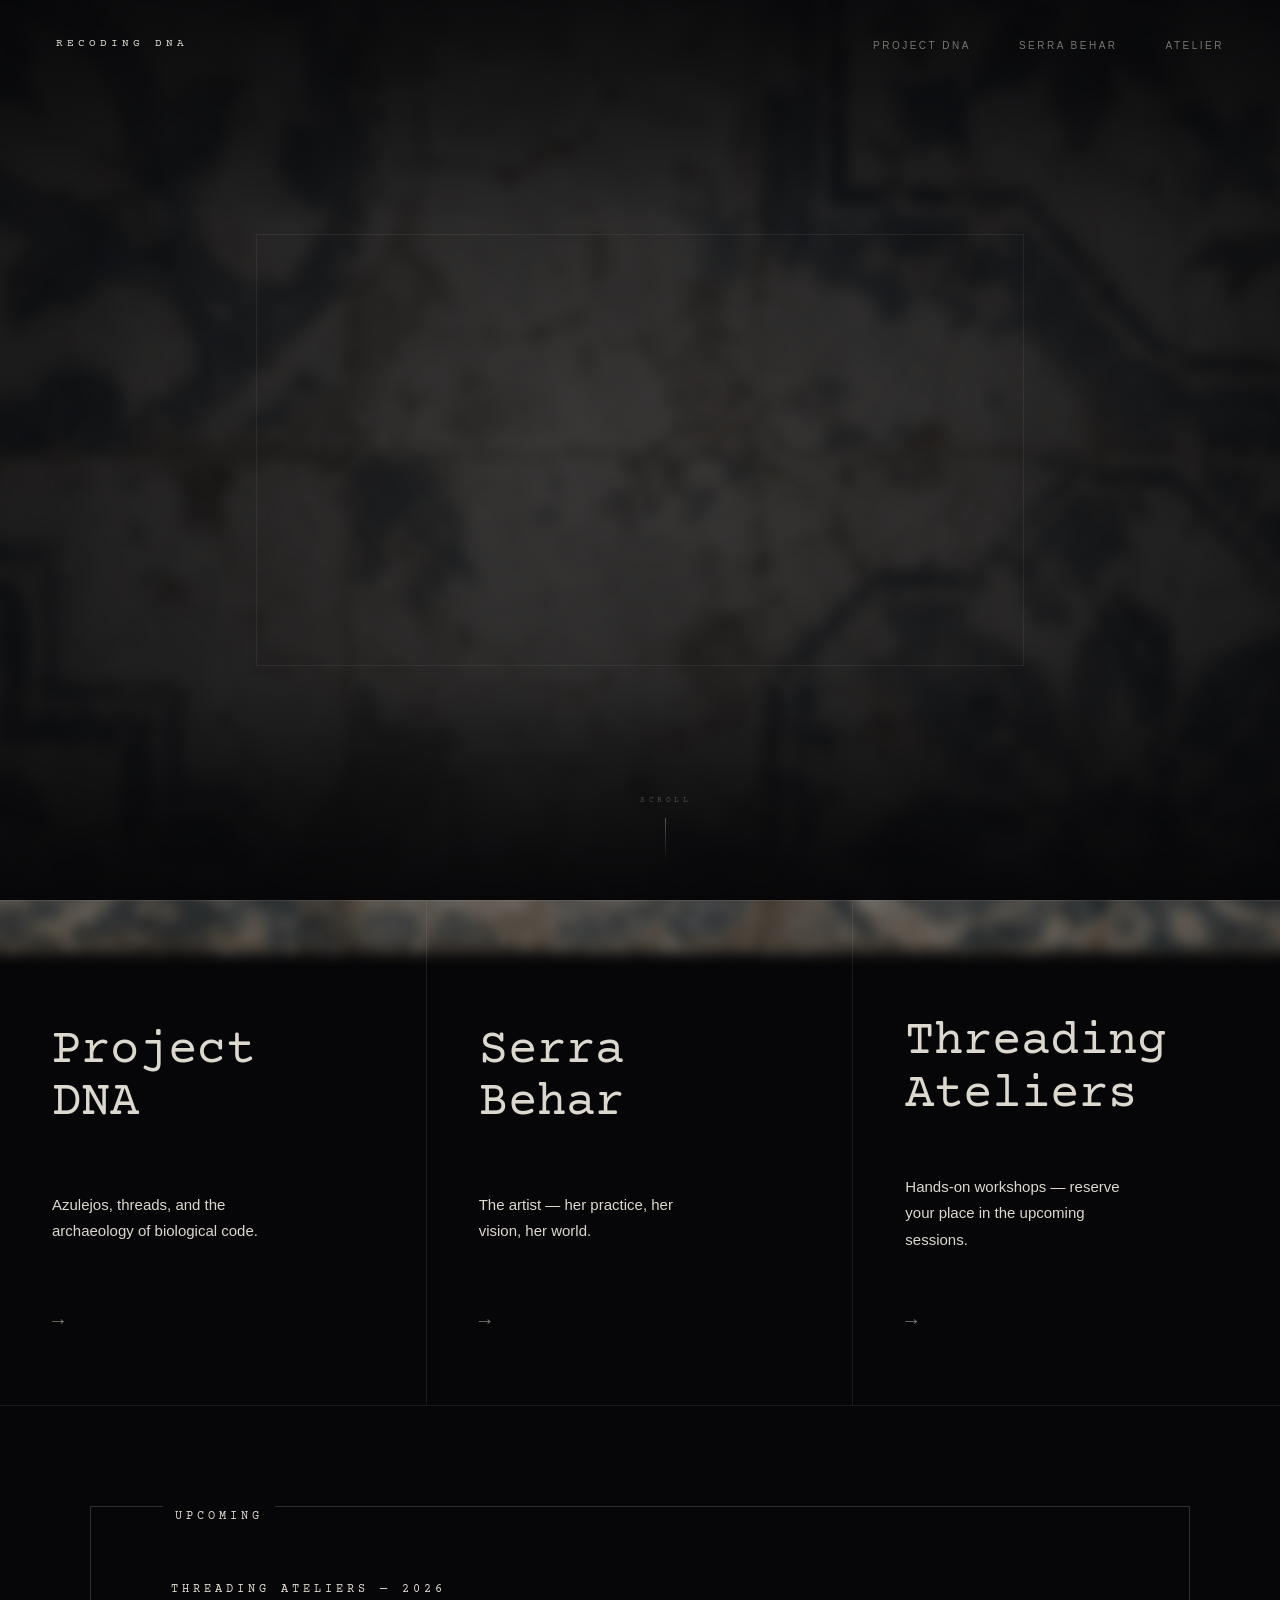
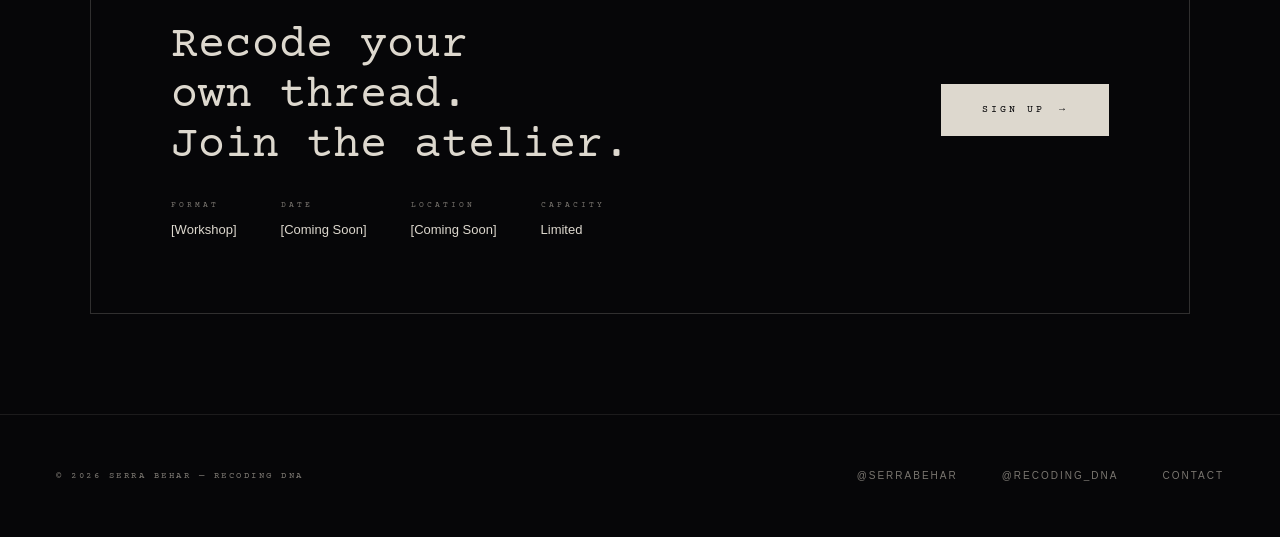
==== commit e545cb53: "Update index.html" ====
--- a/recodingdna/index.html
+++ b/recodingdna/index.html
@@ -348,15 +348,15 @@
         <div class="flyer-details">
           <div class="flyer-detail">
             <span class="flyer-detail-key">Format</span>
-            <span class="flyer-detail-val">[Workshop — TBC]</span>
+            <span class="flyer-detail-val">[Workshop]</span>
           </div>
           <div class="flyer-detail">
             <span class="flyer-detail-key">Date</span>
-            <span class="flyer-detail-val">[Date — TBC]</span>
+            <span class="flyer-detail-val">[Coming Soon]</span>
           </div>
           <div class="flyer-detail">
             <span class="flyer-detail-key">Location</span>
-            <span class="flyer-detail-val">[City — TBC]</span>
+            <span class="flyer-detail-val">[Coming Soon]</span>
           </div>
           <div class="flyer-detail">
             <span class="flyer-detail-key">Capacity</span>
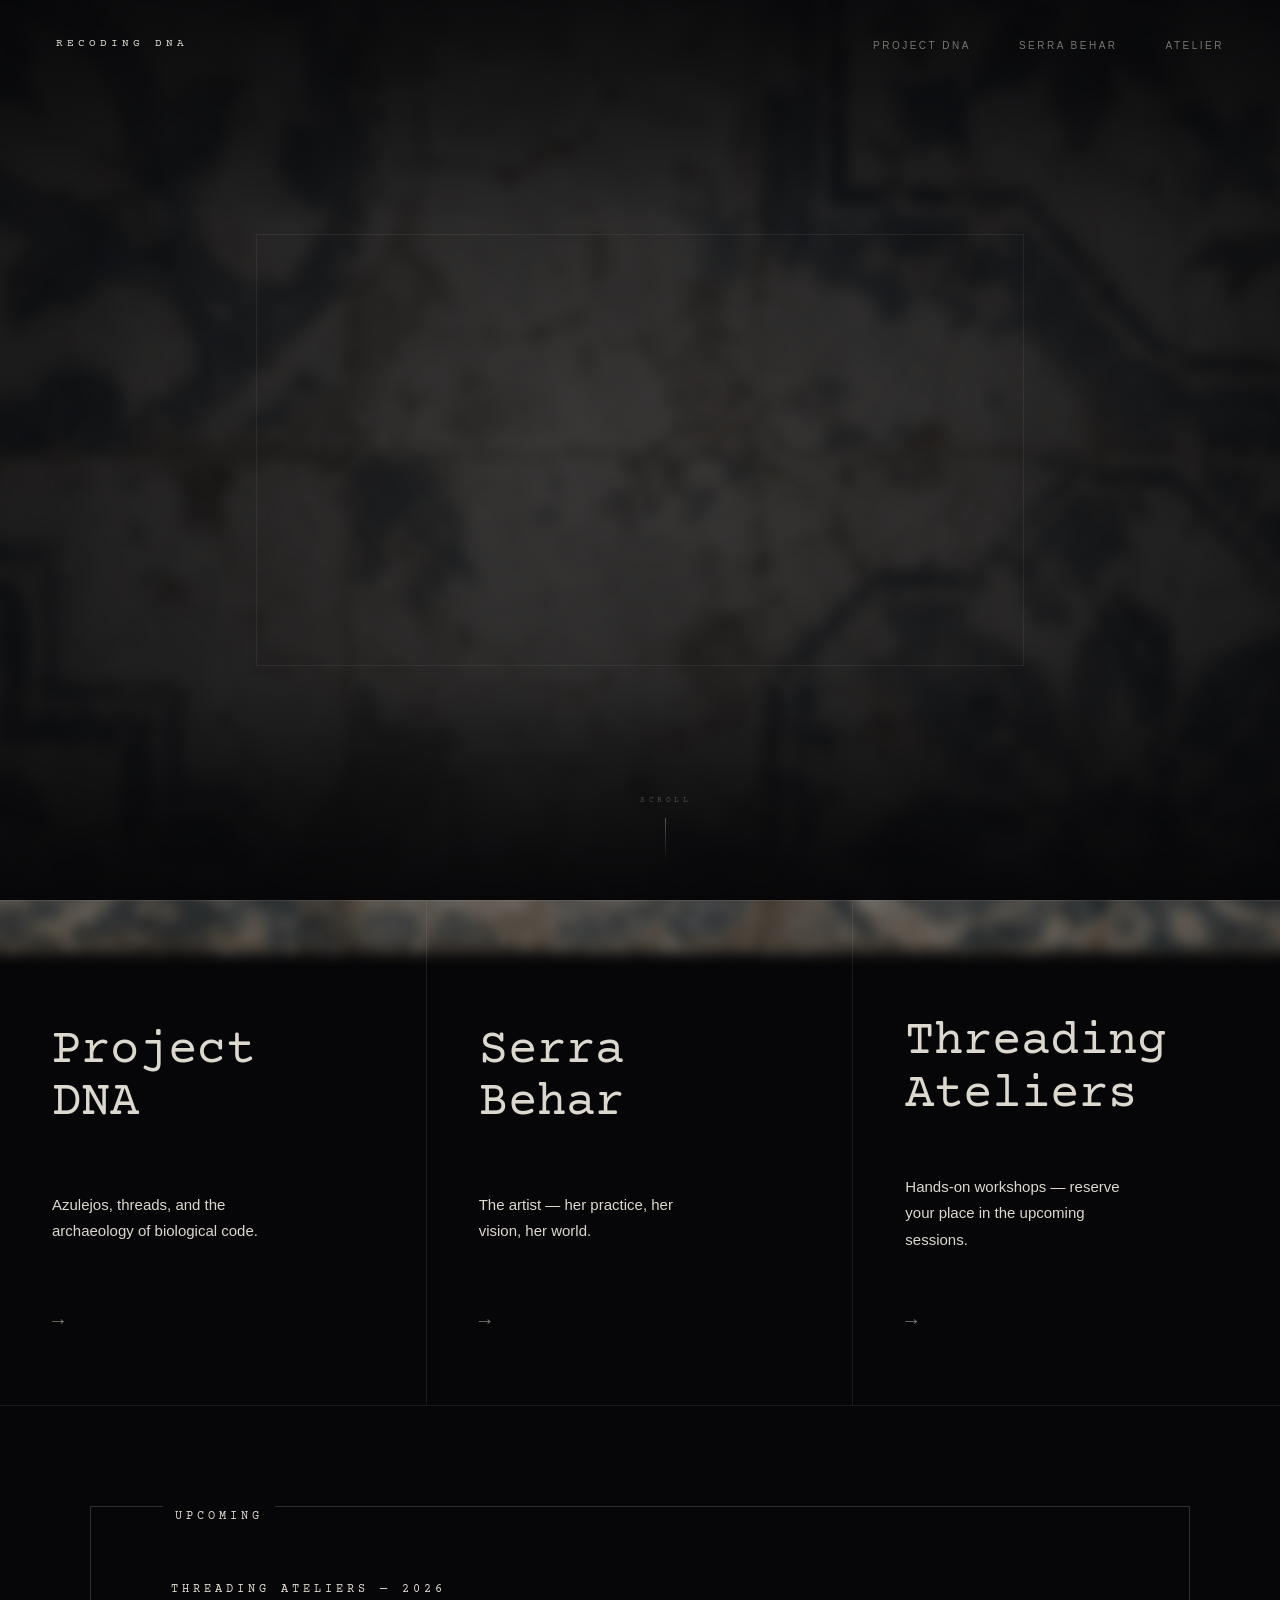
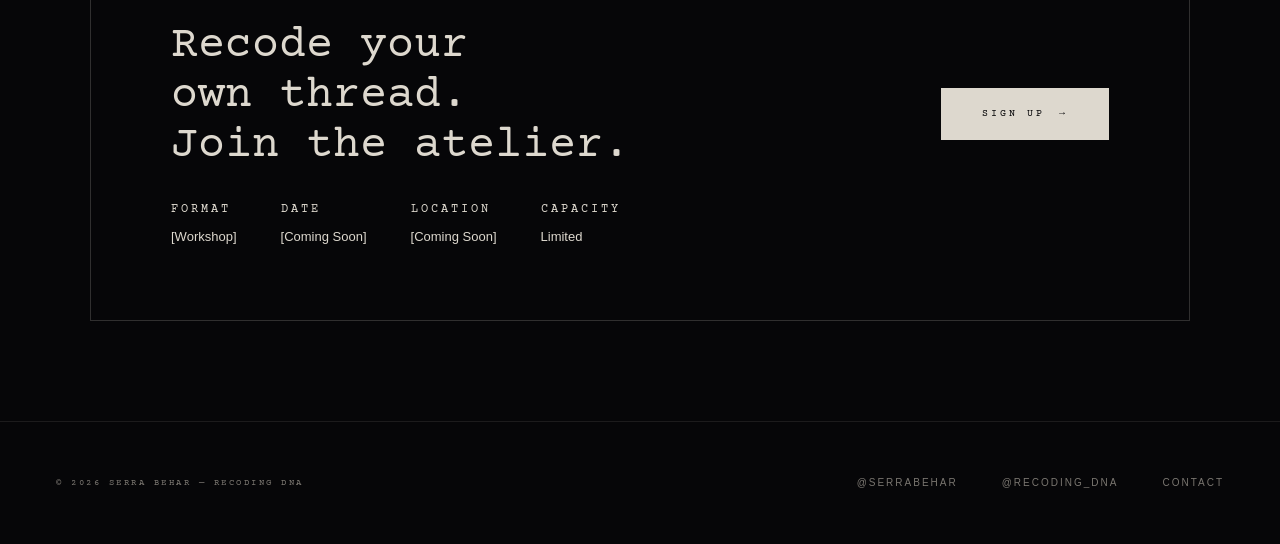
==== commit d39000b3: "Update index.html" ====
--- a/recodingdna/index.html
+++ b/recodingdna/index.html
@@ -256,10 +256,9 @@
     }
     .flyer-detail-key {
       font-family: 'Courier Prime', monospace;
-      font-size: 8px;
+      font-size: 12px;
       letter-spacing: 3px;
       text-transform: uppercase;
-      color: var(--ink-dim);
     }
     .flyer-detail-val {
       font-family: var(--hv);
